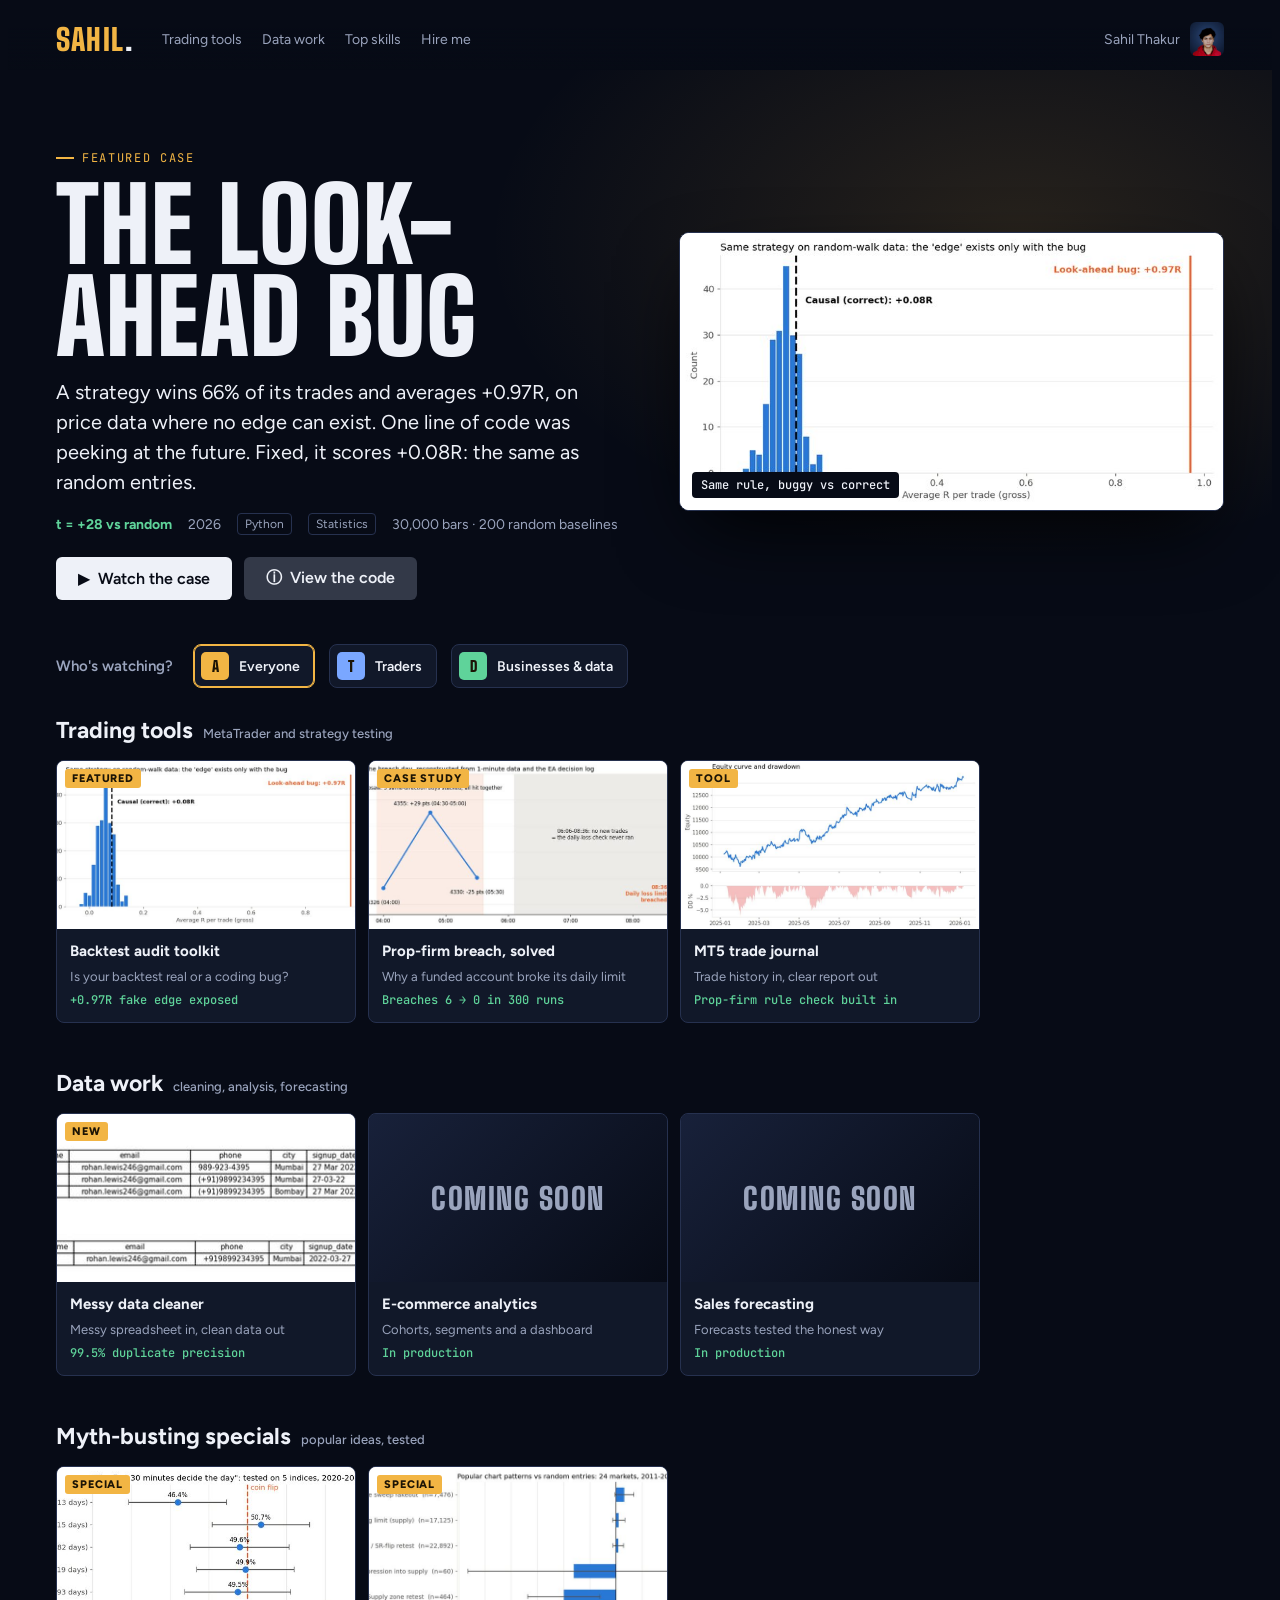
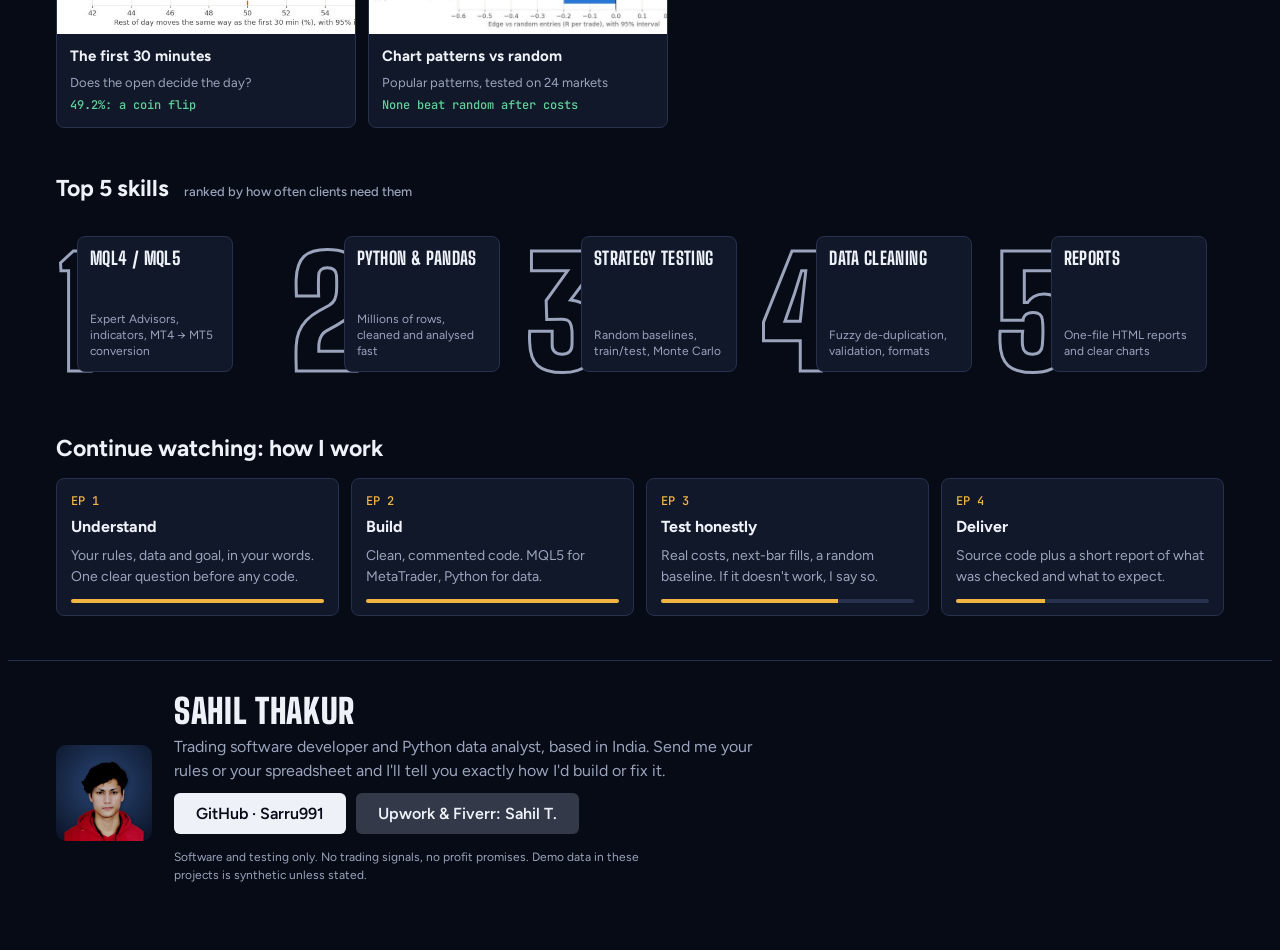
==== index.html @ 3df0f5c6 "Add files via upload Portfolio site" ====
<!doctype html>
<html lang="en">
<head>
<meta charset="utf-8">
<meta name="viewport" content="width=device-width, initial-scale=1, viewport-fit=cover">
<meta name="description" content="Sahil Thakur: trading software developer and Python data analyst. Projects, skills and how I work.">
<title>Sahil Thakur Portfolio</title>
<link rel="preconnect" href="https://fonts.googleapis.com">
<link rel="preconnect" href="https://fonts.gstatic.com" crossorigin>
<link rel="stylesheet" href="https://fonts.googleapis.com/css2?family=Big+Shoulders+Display:wght@600;800;900&family=Figtree:wght@400;500;600;700&family=JetBrains+Mono:wght@500&display=swap">
<style>
/* Layout: a streaming-app home screen. Billboard hero, then horizontal "shelves" of projects; cards open an episode panel. Single dark look by design. */
:root{
  color-scheme:dark;
  --ink:#070b16;          /* page ground: blue-black screen */
  --panel:#111829;        /* cards, panel */
  --panel-2:#18213a;
  --line:#26314f;
  --text:#eef1f8;
  --muted:#9aa4bd;
  --gold:#f2b544;         /* accent: gold, from the gold charts this work grew out of */
  --gold-ink:#1c1405;
  --good:#5fd39a;
  --display:"Big Shoulders Display","Arial Narrow",Impact,sans-serif;
  --body:"Figtree","Segoe UI",system-ui,sans-serif;
  --mono:"JetBrains Mono",ui-monospace,Consolas,monospace;
}
*{box-sizing:border-box}
html,body{background:var(--ink);color:var(--text)}
body{font-family:var(--body);font-size:16px;line-height:1.5;padding-inline:0;overflow-x:hidden}
a{color:inherit}
:focus-visible{outline:2px solid var(--gold);outline-offset:3px;border-radius:6px}

/* top bar */
.bar{position:sticky;top:env(safe-area-inset-top,0px);z-index:20;display:flex;align-items:center;gap:28px;padding:14px clamp(16px,4vw,48px);
  background:linear-gradient(var(--ink) 30%,color-mix(in srgb,var(--ink) 0%,transparent))}
.mark{font-family:var(--display);font-weight:900;font-size:30px;letter-spacing:.04em;color:var(--gold);text-decoration:none;line-height:1}
.mark span{color:var(--text)}
.nav{display:flex;gap:20px;font-size:14px;color:var(--muted);flex-wrap:wrap}
.nav a{text-decoration:none}.nav a:hover{color:var(--text)}
.bar .me{margin-left:auto;display:flex;align-items:center;gap:10px;font-size:14px;color:var(--muted)}
.bar .me img{width:34px;height:34px;border-radius:6px;object-fit:cover}

/* billboard */
.bill{position:relative;padding:clamp(28px,6vw,72px) clamp(16px,4vw,48px) 36px;display:grid;grid-template-columns:minmax(0,1.05fr) minmax(0,1fr);gap:clamp(20px,4vw,56px);align-items:center}
.bill::before{content:"";position:absolute;inset:0;background:radial-gradient(60% 80% at 80% 30%,color-mix(in srgb,var(--gold) 14%,transparent),transparent 70%);pointer-events:none}
.tag{display:inline-flex;align-items:center;gap:8px;font-family:var(--mono);font-size:12px;letter-spacing:.14em;text-transform:uppercase;color:var(--gold)}
.tag i{width:18px;height:2px;background:var(--gold);display:inline-block}
.bill h1{font-family:var(--display);font-weight:900;font-size:clamp(48px,8vw,104px);line-height:.9;letter-spacing:.01em;margin:12px 0 14px;text-wrap:balance;text-transform:uppercase}
.bill p.logline{font-size:clamp(17px,1.6vw,20px);color:var(--text);max-width:34em;margin:0 0 16px}
.meta{display:flex;flex-wrap:wrap;gap:10px 16px;align-items:center;font-size:14px;color:var(--muted);margin-bottom:22px}
.match{color:var(--good);font-weight:700}
.chip{border:1px solid var(--line);border-radius:4px;padding:1px 7px;font-size:12px;color:var(--muted)}
.btns{display:flex;gap:12px;flex-wrap:wrap}
.btn{font:600 16px var(--body);border:0;border-radius:6px;padding:11px 22px;cursor:pointer;display:inline-flex;align-items:center;gap:10px;text-decoration:none}
.btn.play{background:var(--text);color:var(--ink)}
.btn.info{background:color-mix(in srgb,var(--muted) 30%,transparent);color:var(--text)}
.btn:hover{filter:brightness(1.08)}
.screen{position:relative;border-radius:10px;overflow:hidden;border:1px solid var(--line);box-shadow:0 30px 80px -20px #000;background:#fff}
.screen img{display:block;width:100%;height:auto}
.screen .cap{position:absolute;left:12px;bottom:12px;background:var(--ink);color:var(--text);font:500 12px var(--mono);padding:5px 9px;border-radius:4px}

/* who's watching */
.who{padding:8px clamp(16px,4vw,48px) 6px;display:flex;align-items:center;gap:14px;flex-wrap:wrap}
.who h2{font:600 15px var(--body);color:var(--muted);margin:0 6px 0 0}
.prof{display:flex;align-items:center;gap:10px;background:var(--panel);border:1px solid var(--line);color:var(--text);border-radius:8px;padding:7px 14px 7px 7px;font:600 14px var(--body);cursor:pointer}
.prof b{width:28px;height:28px;border-radius:5px;display:grid;place-items:center;font:900 15px var(--display);color:var(--gold-ink)}
.prof[aria-pressed="true"]{border-color:var(--gold);box-shadow:0 0 0 1px var(--gold) inset}

/* shelves */
.shelf{padding:22px 0 6px}
.shelf h3{font:700 clamp(19px,2vw,23px) var(--body);margin:0 clamp(16px,4vw,48px) 12px}
.shelf h3 small{font:500 13px var(--body);color:var(--muted);margin-left:10px}
.row{display:grid;grid-auto-flow:column;grid-auto-columns:minmax(250px,300px);gap:12px;overflow-x:auto;padding:4px clamp(16px,4vw,48px) 18px;scroll-snap-type:x mandatory;scrollbar-width:thin;scrollbar-color:var(--line) transparent}
.card{scroll-snap-align:start;background:var(--panel);border:1px solid var(--line);border-radius:8px;overflow:hidden;cursor:pointer;text-align:left;color:var(--text);padding:0;font:inherit;transition:transform .25s ease,border-color .25s ease}
.card:hover,.card:focus-visible{transform:translateY(-4px);border-color:var(--gold)}
.thumb{aspect-ratio:16/9;background:#fff center/cover no-repeat;position:relative;max-width:100%}
.thumb .lbl{position:absolute;left:8px;top:8px;background:var(--gold);color:var(--gold-ink);font:800 11px var(--body);letter-spacing:.08em;text-transform:uppercase;padding:3px 7px;border-radius:3px}
.thumb.soon{background:linear-gradient(135deg,var(--panel-2),var(--ink));display:grid;place-items:center}
.thumb.soon span{font:900 30px var(--display);color:var(--muted);letter-spacing:.05em;text-transform:uppercase}
.card .body{padding:11px 13px 14px;display:grid;gap:5px}
.card .t{font-weight:700;font-size:15px}
.card .s{font-size:13px;color:var(--muted)}
.card .k{font:500 12px var(--mono);color:var(--good)}

/* top skills */
.top{display:grid;grid-auto-flow:column;grid-auto-columns:minmax(230px,250px);gap:4px;overflow-x:auto;padding:4px clamp(16px,4vw,48px) 18px;scrollbar-width:thin;scrollbar-color:var(--line) transparent}
.top li{list-style:none;display:flex;align-items:flex-end;height:150px}
.top .n{font:900 150px/0.78 var(--display);color:var(--ink);-webkit-text-stroke:3px var(--muted);letter-spacing:-.04em;margin-right:-14px;font-variant-numeric:tabular-nums}
.top .sk{background:var(--panel);border:1px solid var(--line);border-radius:8px;padding:12px;width:156px;height:136px;display:flex;flex-direction:column;justify-content:space-between;position:relative}
.top .sk b{font:800 18px var(--display);letter-spacing:.02em;text-transform:uppercase;line-height:1.05}
.top .sk span{font-size:12px;color:var(--muted);line-height:1.35}

/* how I work */
.steps{display:grid;grid-template-columns:repeat(4,minmax(0,1fr));gap:12px;padding:4px clamp(16px,4vw,48px) 10px}
.step{background:var(--panel);border:1px solid var(--line);border-radius:8px;padding:14px 14px 12px;display:grid;gap:6px;min-width:0}
.step .ep{font:500 12px var(--mono);color:var(--gold)}
.step b{font-size:16px}
.step p{margin:0;font-size:14px;color:var(--muted)}
.prog{height:4px;background:var(--line);border-radius:2px;overflow:hidden;margin-top:6px}
.prog i{display:block;height:100%;background:var(--gold)}

footer{margin-top:28px;padding:30px clamp(16px,4vw,48px) 48px;border-top:1px solid var(--line);display:grid;grid-template-columns:auto minmax(0,1fr);gap:22px;align-items:center}
footer img{width:96px;height:96px;border-radius:10px;object-fit:cover}
footer h4{font:900 34px var(--display);text-transform:uppercase;margin:0 0 4px;letter-spacing:.02em}
footer p{margin:0 0 10px;color:var(--muted);max-width:60ch}
footer .links{display:flex;gap:10px;flex-wrap:wrap}
.small{font-size:12px;color:var(--muted);margin-top:14px}

/* episode panel */
dialog{border:1px solid var(--line);border-radius:12px;background:var(--panel);color:var(--text);padding:0;width:min(820px,calc(100% - 32px));max-height:calc(100% - 40px)}
dialog::backdrop{background:color-mix(in srgb,var(--ink) 80%,transparent)}
.ep-img{background:#fff}
.ep-img img{display:block;width:100%;height:auto}
.ep-body{padding:20px 24px 26px;display:grid;gap:12px}
.ep-body h3{font:900 clamp(30px,4vw,42px) var(--display);text-transform:uppercase;margin:0;line-height:.95}
.ep-body p{margin:0;max-width:62ch}
.stats{display:flex;flex-wrap:wrap;gap:10px}
.stat{background:var(--panel-2);border:1px solid var(--line);border-radius:8px;padding:9px 12px;display:grid}
.stat b{font:700 18px var(--mono);color:var(--gold);font-variant-numeric:tabular-nums}
.stat span{font-size:12px;color:var(--muted)}
.close{position:absolute;right:12px;top:12px;width:38px;height:38px;border-radius:50%;border:0;background:var(--ink);color:var(--text);font-size:20px;cursor:pointer}

@media (max-width:820px){
  .bill{grid-template-columns:minmax(0,1fr)}
  .steps{grid-template-columns:repeat(2,minmax(0,1fr))}
  .bar .me span{display:none}
}
@media (max-width:480px){
  .nav{display:none}
  .steps{grid-template-columns:minmax(0,1fr)}
  footer{grid-template-columns:minmax(0,1fr)}
}
@media (prefers-reduced-motion:reduce){*{transition:none!important;scroll-behavior:auto!important}}
</style>

</head>
<body>
<header class="bar">
  <a class="mark" href="#home" aria-label="Sahil home">SAHIL<span>.</span></a>
  <nav class="nav" aria-label="Sections">
    <a href="#trading">Trading tools</a><a href="#data">Data work</a><a href="#skills">Top skills</a><a href="#contact">Hire me</a>
  </nav>
  <div class="me"><span>Sahil Thakur</span><img src="[data-uri]" alt="Sahil Thakur"></div>
</header>

<main id="home">
  <section class="bill" aria-labelledby="billtitle">
    <div>
      <div class="tag"><i></i>Featured case</div>
      <h1 id="billtitle">The look-ahead bug</h1>
      <p class="logline">A strategy wins 66% of its trades and averages +0.97R, on price data where no edge can exist. One line of code was peeking at the future. Fixed, it scores +0.08R: the same as random entries.</p>
      <div class="meta"><span class="match">t = +28 vs random</span><span>2026</span><span class="chip">Python</span><span class="chip">Statistics</span><span>30,000 bars · 200 random baselines</span></div>
      <div class="btns">
        <button class="btn play" data-open="audit" type="button">▶&nbsp; Watch the case</button>
        <a class="btn info" href="https://github.com/Sarru991/backtest-audit-toolkit" target="_blank" rel="noopener">ⓘ&nbsp; View the code</a>
      </div>
    </div>
    <div class="screen"><img src="[data-uri]" alt="Histogram of 200 random-entry backtests near zero, with the buggy strategy far to the right at +0.97R and the corrected one inside the random range at +0.08R"><span class="cap">Same rule, buggy vs correct</span></div>
  </section>

  <section class="who" aria-label="Choose what you're here for">
    <h2>Who's watching?</h2>
    <button class="prof" type="button" data-prof="all" aria-pressed="true"><b style="background:var(--gold)">A</b>Everyone</button>
    <button class="prof" type="button" data-prof="trading" aria-pressed="false"><b style="background:#7aa7ff">T</b>Traders</button>
    <button class="prof" type="button" data-prof="data" aria-pressed="false"><b style="background:#5fd39a">D</b>Businesses &amp; data</button>
  </section>

  <div id="shelves"></div>

  <section class="shelf" id="skills" aria-labelledby="skh">
    <h3 id="skh">Top 5 skills <small>ranked by how often clients need them</small></h3>
    <ol class="top">
      <li><span class="n">1</span><div class="sk"><b>MQL4 / MQL5</b><span>Expert Advisors, indicators, MT4 → MT5 conversion</span></div></li>
      <li><span class="n">2</span><div class="sk"><b>Python &amp; pandas</b><span>Millions of rows, cleaned and analysed fast</span></div></li>
      <li><span class="n">3</span><div class="sk"><b>Strategy testing</b><span>Random baselines, train/test, Monte Carlo</span></div></li>
      <li><span class="n">4</span><div class="sk"><b>Data cleaning</b><span>Fuzzy de-duplication, validation, formats</span></div></li>
      <li><span class="n">5</span><div class="sk"><b>Reports</b><span>One-file HTML reports and clear charts</span></div></li>
    </ol>
  </section>

  <section class="shelf" aria-labelledby="hw">
    <h3 id="hw">Continue watching: how I work</h3>
    <div class="steps">
      <div class="step"><span class="ep">EP 1</span><b>Understand</b><p>Your rules, data and goal, in your words. One clear question before any code.</p><div class="prog"><i style="width:100%"></i></div></div>
      <div class="step"><span class="ep">EP 2</span><b>Build</b><p>Clean, commented code. MQL5 for MetaTrader, Python for data.</p><div class="prog"><i style="width:100%"></i></div></div>
      <div class="step"><span class="ep">EP 3</span><b>Test honestly</b><p>Real costs, next-bar fills, a random baseline. If it doesn't work, I say so.</p><div class="prog"><i style="width:70%"></i></div></div>
      <div class="step"><span class="ep">EP 4</span><b>Deliver</b><p>Source code plus a short report of what was checked and what to expect.</p><div class="prog"><i style="width:35%"></i></div></div>
    </div>
  </section>
</main>

<footer id="contact">
  <img src="[data-uri]" alt="Sahil Thakur">
  <div>
    <h4>Sahil Thakur</h4>
    <p>Trading software developer and Python data analyst, based in India. Send me your rules or your spreadsheet and I'll tell you exactly how I'd build or fix it.</p>
    <div class="links">
      <a class="btn play" href="https://github.com/Sarru991" target="_blank" rel="noopener">GitHub · Sarru991</a>
      <span class="btn info">Upwork &amp; Fiverr: Sahil T.</span>
    </div>
    <p class="small">Software and testing only. No trading signals, no profit promises. Demo data in these projects is synthetic unless stated.</p>
  </div>
</footer>

<dialog id="ep" aria-labelledby="ep-title">
  <button class="close" type="button" aria-label="Close" data-close>×</button>
  <div class="ep-img"><img id="ep-img" alt=""></div>
  <div class="ep-body">
    <div class="tag"><i></i><span id="ep-kind"></span></div>
    <h3 id="ep-title"></h3>
    <p id="ep-text"></p>
    <div class="stats" id="ep-stats"></div>
    <div class="btns" id="ep-btns"></div>
  </div>
</dialog>

<script>
const IMG={lookahead:"[data-uri]",breach:"[data-uri]",riskres:"[data-uri]",journal:"[data-uri]",cleaner:"[data-uri]",fixes:"[data-uri]",patterns:"[data-uri]",first30:"[data-uri]",mc:"[data-uri]"};
const SHOWS={
 audit:{kind:"Trading · Python",title:"Backtest audit toolkit",img:"lookahead",big:"mc",label:"Featured",sub:"Is your backtest real or a coding bug?",key:"+0.97R fake edge exposed",
   text:"A small Python toolkit that checks a strategy the way I check every client's: entries only after the signal exists, realistic costs, comparison against 200 random-entry backtests, and Monte Carlo paths. The demo runs on random-walk data, where any 'edge' must be a bug.",
   stats:[["+0.97R","buggy version"],["+0.08R","corrected"],["6 / 6","tests passing"]],repo:"backtest-audit-toolkit"},
 risk:{kind:"Trading · MQL5",title:"Prop-firm breach, solved",img:"breach",big:"riskres",label:"Case study",sub:"Why a funded account broke its daily limit",key:"Breaches 6 → 0 in 300 runs",
   text:"A funded-account EA breached its 5% daily loss limit. The cause: the loss check only ran when a new trade was about to open, while a fast gold whipsaw hit three same-direction positions. Three fixes: checks on every tick, the correct static drawdown reference, and a same-direction cap.",
   stats:[["6 → 0","breaches in 300 runs"],["3.8 days","median to pass phase"],["3","fixes"]],repo:"prop-firm-risk-guard-case-study"},
 journal:{kind:"Trading · Python",title:"MT5 trade journal",img:"journal",big:"journal",label:"Tool",sub:"Trade history in, clear report out",key:"Prop-firm rule check built in",
   text:"Export your MetaTrader 5 history, run one command, and get a single HTML report: profit factor, expectancy, drawdown, losing streaks, the real cost of commission and swap, a monthly heatmap, P/L by hour, and a check against prop-firm loss limits.",
   stats:[["1 file","shareable report"],["13","core metrics"],["5% / 10%","prop rule check"]],repo:"mt5-trade-journal"},
 myths:{kind:"Research",title:"Chart patterns vs random",img:"patterns",big:"patterns",label:"Special",sub:"Popular patterns, tested on 24 markets",key:"None beat random after costs",
   text:"Widely shared chart patterns, coded as exact rules and compared with random entries using the same stops and targets across indices, forex, metals, energy and crypto. The finding: no meaningful edge, and all lose after costs.",
   stats:[["24","markets"],["2011–2026","period"],["0","patterns with an edge"]],repo:null},
 first30:{kind:"Research",title:"The first 30 minutes",img:"first30",big:"first30",label:"Special",sub:"Does the open decide the day?",key:"49.2%: a coin flip",
   text:"A popular claim says the first 30 minutes after the open set the direction for the day. Tested on five major indices over about 7,300 trading days, the rest of the day follows the opening move about half the time.",
   stats:[["5","indices"],["≈7,300","trading days"],["49.2%","same direction"]],repo:null},
 cleaner:{kind:"Data · Python",title:"Messy data cleaner",img:"cleaner",big:"fixes",label:"New",sub:"Messy spreadsheet in, clean data out",key:"99.5% duplicate precision",
   text:"Standardises names, emails, phone numbers, cities, dates and amounts, then finds duplicate customers with exact and fuzzy matching. A match is accepted only when another field backs it up, which keeps precision near 100%. Accuracy is measured against a known answer.",
   stats:[["5,950 → 5,006","records → customers"],["99.5%","precision"],["98.9%","recall"]],repo:"messy-data-cleaner"},
 ecom:{kind:"Data · Python",title:"E-commerce analytics",soon:true,sub:"Cohorts, segments and a dashboard",key:"In production",
   text:"Customer analysis on a large sales dataset: monthly revenue, cohort retention, RFM segments and lifetime value, with a one-file interactive dashboard. Coming soon.",stats:[],repo:null},
 fc:{kind:"Data · Python",title:"Sales forecasting",soon:true,sub:"Forecasts tested the honest way",key:"In production",
   text:"Demand forecasts for many products with walk-forward testing: simple baselines against machine learning, so you can see which model actually wins. Coming soon.",stats:[],repo:null}
};
const SHELVES={
 trading:{id:"trading",title:"Trading tools",note:"MetaTrader and strategy testing",items:["audit","risk","journal"]},
 data:{id:"data",title:"Data work",note:"cleaning, analysis, forecasting",items:["cleaner","ecom","fc"]},
 research:{id:"research",title:"Myth-busting specials",note:"popular ideas, tested",items:["first30","myths"]}
};
const ORDER={all:["trading","data","research"],trading:["trading","research","data"],data:["data","trading","research"]};

function card(id){
  const s=SHOWS[id];
  const thumb=s.soon?`<div class="thumb soon"><span>Coming soon</span></div>`
    :`<div class="thumb" style="background-image:url('${IMG[s.img]}')"><span class="lbl">${s.label}</span></div>`;
  return `<button class="card" type="button" data-open="${id}">${thumb}<div class="body"><span class="t">${s.title}</span><span class="s">${s.sub}</span><span class="k">${s.key}</span></div></button>`;
}
function render(prof){
  document.getElementById("shelves").innerHTML=ORDER[prof].map(k=>{
    const sh=SHELVES[k];
    return `<section class="shelf" id="${sh.id}" aria-labelledby="h-${sh.id}"><h3 id="h-${sh.id}">${sh.title}<small>${sh.note}</small></h3><div class="row">${sh.items.map(card).join("")}</div></section>`;
  }).join("");
}
render("all");
document.querySelectorAll(".prof").forEach(b=>b.addEventListener("click",()=>{
  document.querySelectorAll(".prof").forEach(x=>x.setAttribute("aria-pressed",String(x===b)));
  render(b.dataset.prof);
}));
const dlg=document.getElementById("ep");
function openEp(id){
  const s=SHOWS[id]; if(!s) return;
  document.getElementById("ep-kind").textContent=s.kind;
  document.getElementById("ep-title").textContent=s.title;
  document.getElementById("ep-text").textContent=s.text;
  const im=document.getElementById("ep-img");
  if(s.soon){im.parentElement.hidden=true}else{im.parentElement.hidden=false;im.src=IMG[s.big];im.alt=s.title+" chart"}
  document.getElementById("ep-stats").innerHTML=s.stats.map(([b,t])=>`<div class="stat"><b>${b}</b><span>${t}</span></div>`).join("");
  document.getElementById("ep-btns").innerHTML=s.repo?`<a class="btn play" href="https://github.com/Sarru991/${s.repo}" target="_blank" rel="noopener">View on GitHub</a>`:"";
  if(typeof dlg.showModal==="function"){dlg.showModal()}else{dlg.setAttribute("open","")}
}
document.addEventListener("click",e=>{
  const o=e.target.closest("[data-open]"); if(o){openEp(o.dataset.open);return}
  if(e.target.closest("[data-close]")||e.target===dlg){dlg.close?dlg.close():dlg.removeAttribute("open")}
});
</script>

</body>
</html>
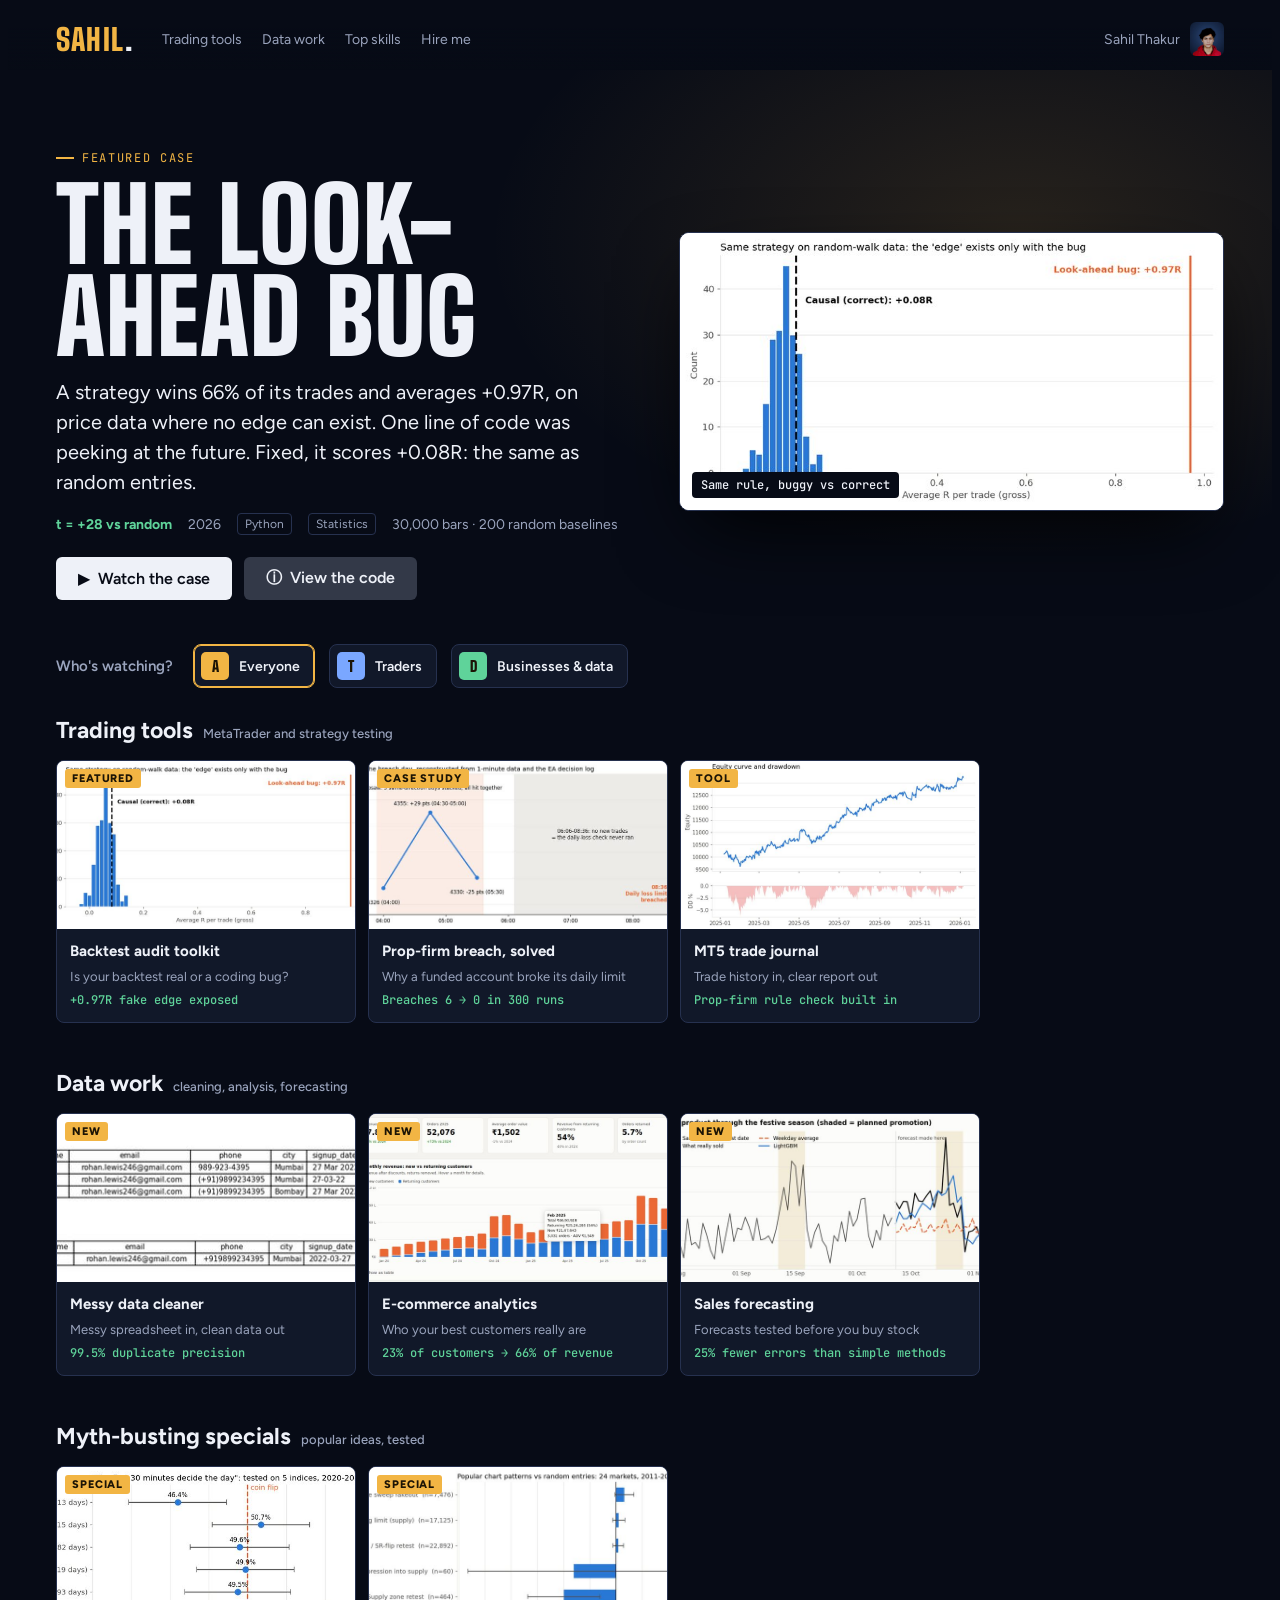
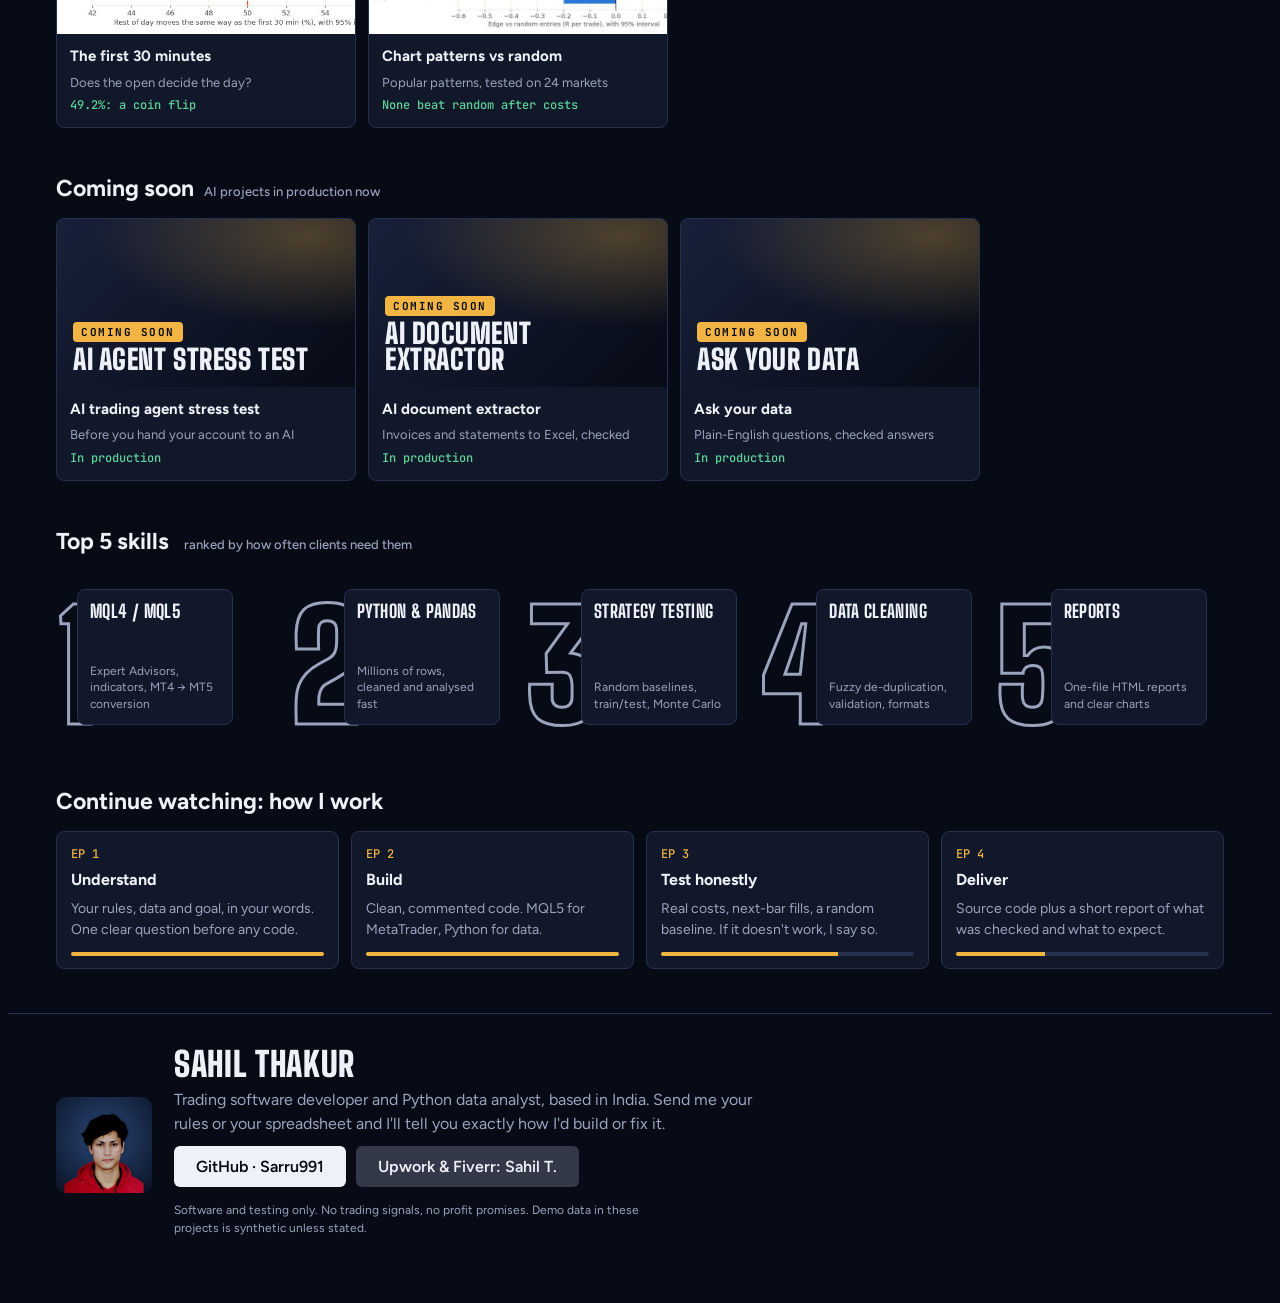
==== commit 5054b44b: "Add files via upload Add new projects and Coming soon shelf." ====
--- a/index.html
+++ b/index.html
@@ -76,8 +76,9 @@
 .card:hover,.card:focus-visible{transform:translateY(-4px);border-color:var(--gold)}
 .thumb{aspect-ratio:16/9;background:#fff center/cover no-repeat;position:relative;max-width:100%}
 .thumb .lbl{position:absolute;left:8px;top:8px;background:var(--gold);color:var(--gold-ink);font:800 11px var(--body);letter-spacing:.08em;text-transform:uppercase;padding:3px 7px;border-radius:3px}
-.thumb.soon{background:linear-gradient(135deg,var(--panel-2),var(--ink));display:grid;place-items:center}
-.thumb.soon span{font:900 30px var(--display);color:var(--muted);letter-spacing:.05em;text-transform:uppercase}
+.thumb.soon{background:radial-gradient(120% 90% at 85% 10%,color-mix(in srgb,var(--gold) 28%,transparent),transparent 60%),linear-gradient(135deg,var(--panel-2),var(--ink));display:flex;flex-direction:column;justify-content:flex-end;align-items:flex-start;padding:14px 16px;gap:4px}
+.thumb.soon .rib{font:700 11px var(--mono);letter-spacing:.14em;color:var(--ink);background:var(--gold);padding:3px 8px;border-radius:4px;text-transform:uppercase}
+.thumb.soon b{font:900 28px/0.95 var(--display);color:var(--text);text-transform:uppercase;letter-spacing:.02em}
 .card .body{padding:11px 13px 14px;display:grid;gap:5px}
 .card .t{font-weight:700;font-size:15px}
 .card .s{font-size:13px;color:var(--muted)}
@@ -110,6 +111,9 @@
 /* episode panel */
 dialog{border:1px solid var(--line);border-radius:12px;background:var(--panel);color:var(--text);padding:0;width:min(820px,calc(100% - 32px));max-height:calc(100% - 40px)}
 dialog::backdrop{background:color-mix(in srgb,var(--ink) 80%,transparent)}
+.ep-vid{background:#000;border-radius:12px 12px 0 0;overflow:hidden}
+.ep-vid video{display:block;width:100%;height:auto;aspect-ratio:16/9;background:#000}
+.tease{font:italic 600 clamp(17px,2.2vw,20px)/1.35 var(--display);color:var(--gold);letter-spacing:.01em}
 .ep-img{background:#fff}
 .ep-img img{display:block;width:100%;height:auto}
 .ep-body{padding:20px 24px 26px;display:grid;gap:12px}
@@ -134,8 +138,6 @@
 @media (prefers-reduced-motion:reduce){*{transition:none!important;scroll-behavior:auto!important}}
 </style>
 
-</head>
-<body>
 <header class="bar">
   <a class="mark" href="#home" aria-label="Sahil home">SAHIL<span>.</span></a>
   <nav class="nav" aria-label="Sections">
@@ -205,10 +207,12 @@
 
 <dialog id="ep" aria-labelledby="ep-title">
   <button class="close" type="button" aria-label="Close" data-close>×</button>
+  <div class="ep-vid" hidden><video id="ep-vid" muted playsinline autoplay controls preload="metadata"></video></div>
   <div class="ep-img"><img id="ep-img" alt=""></div>
   <div class="ep-body">
     <div class="tag"><i></i><span id="ep-kind"></span></div>
     <h3 id="ep-title"></h3>
+    <p class="tease" id="ep-tease"></p>
     <p id="ep-text"></p>
     <div class="stats" id="ep-stats"></div>
     <div class="btns" id="ep-btns"></div>
@@ -216,7 +220,7 @@
 </dialog>
 
 <script>
-const IMG={lookahead:"[data-uri]",breach:"[data-uri]",riskres:"[data-uri]",journal:"[data-uri]",cleaner:"[data-uri]",fixes:"[data-uri]",patterns:"[data-uri]",first30:"[data-uri]",mc:"[data-uri]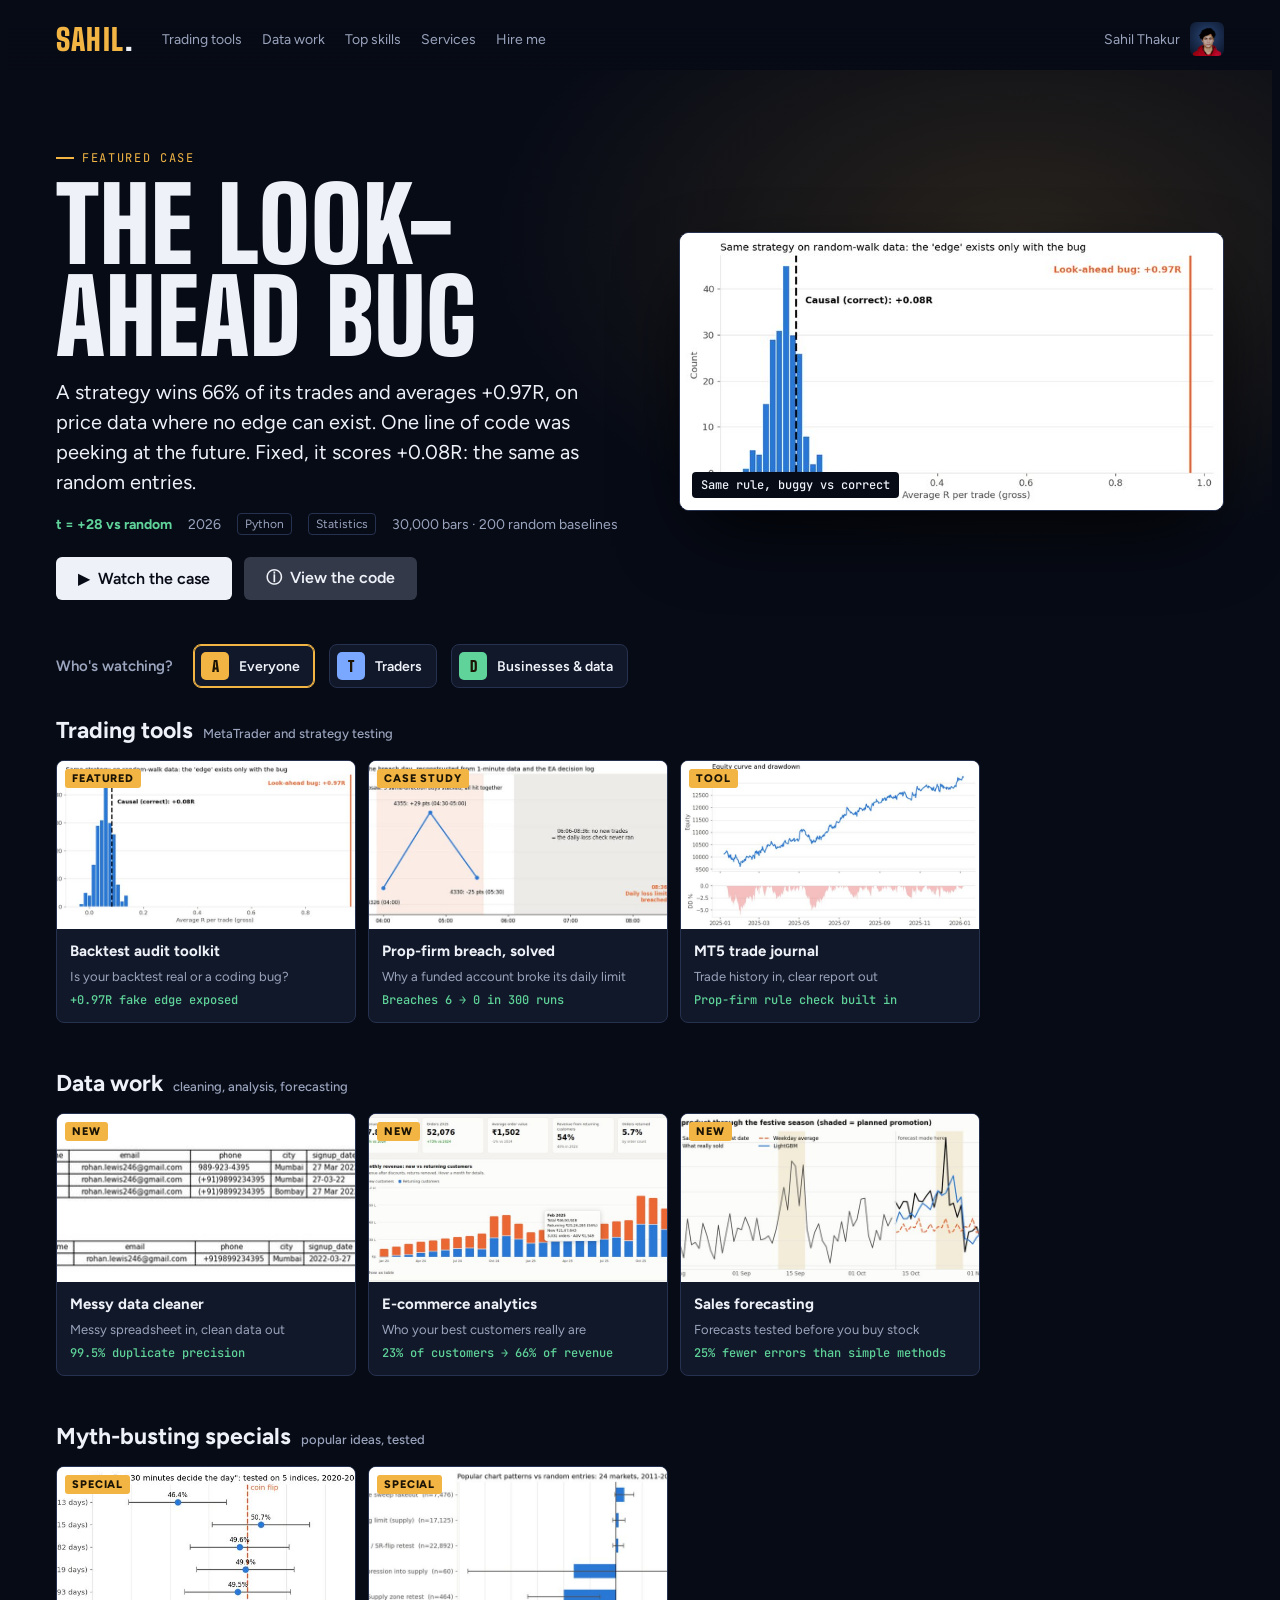
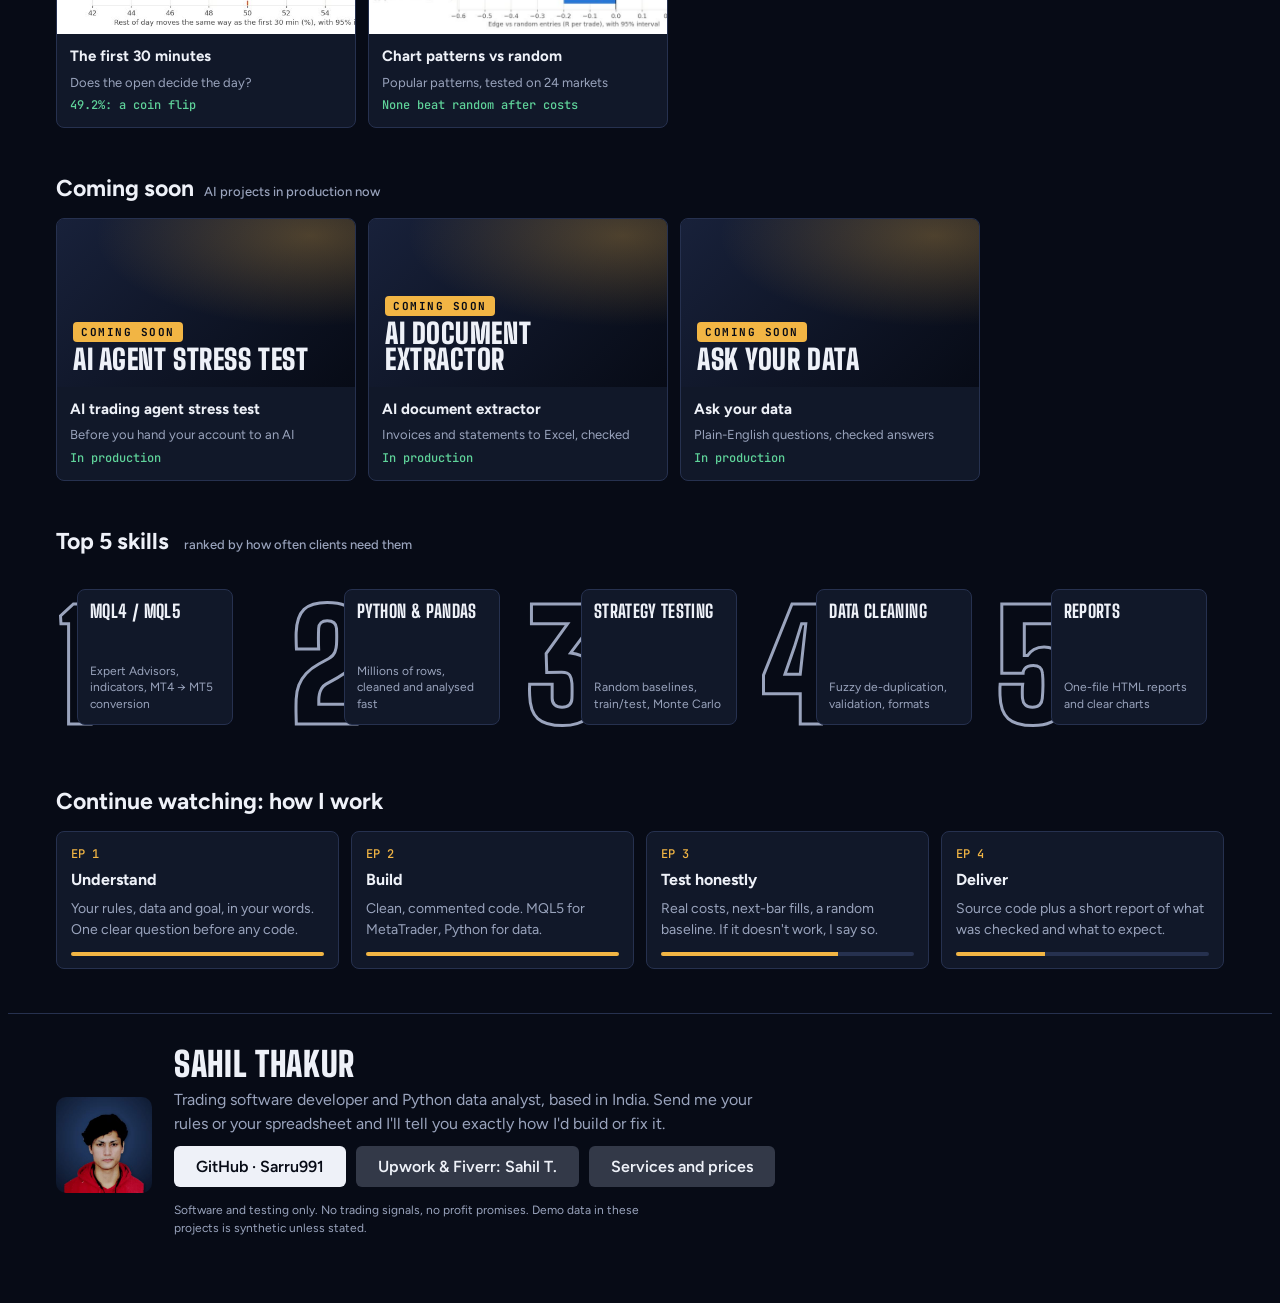
==== commit 5c84c1e8: "Portfolio: link to the services pages (menu and Hire me section) Co-Authored-By: Claude Opus 5.5 <no" ====
--- a/index.html
+++ b/index.html
@@ -141,7 +141,7 @@
 <header class="bar">
   <a class="mark" href="#home" aria-label="Sahil home">SAHIL<span>.</span></a>
   <nav class="nav" aria-label="Sections">
-    <a href="#trading">Trading tools</a><a href="#data">Data work</a><a href="#skills">Top skills</a><a href="#contact">Hire me</a>
+    <a href="#trading">Trading tools</a><a href="#data">Data work</a><a href="#skills">Top skills</a><a href="/services/">Services</a><a href="#contact">Hire me</a>
   </nav>
   <div class="me"><span>Sahil Thakur</span><img src="[data-uri]" alt="Sahil Thakur"></div>
 </header>
@@ -200,6 +200,7 @@
     <div class="links">
       <a class="btn play" href="https://github.com/Sarru991" target="_blank" rel="noopener">GitHub · Sarru991</a>
       <span class="btn info">Upwork &amp; Fiverr: Sahil T.</span>
+      <a class="btn info" href="/services/">Services and prices</a>
     </div>
     <p class="small">Software and testing only. No trading signals, no profit promises. Demo data in these projects is synthetic unless stated.</p>
   </div>
